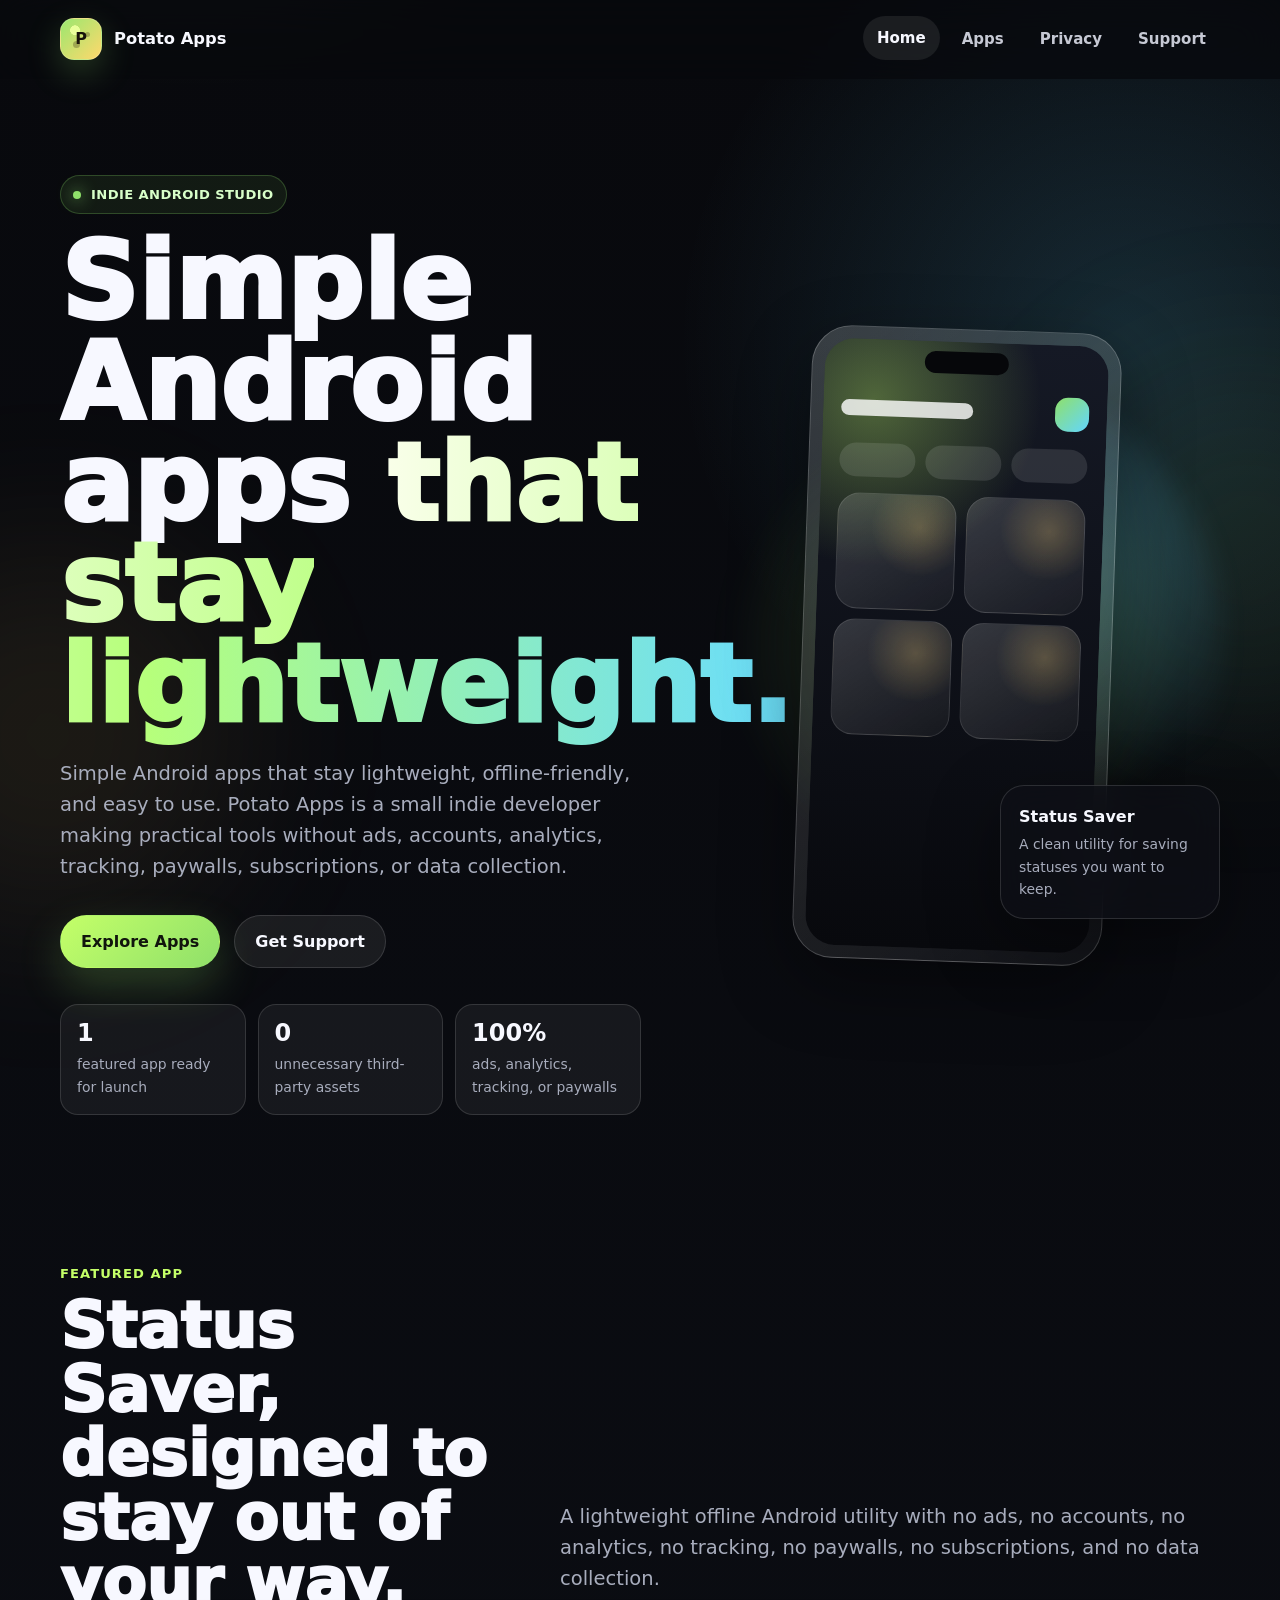
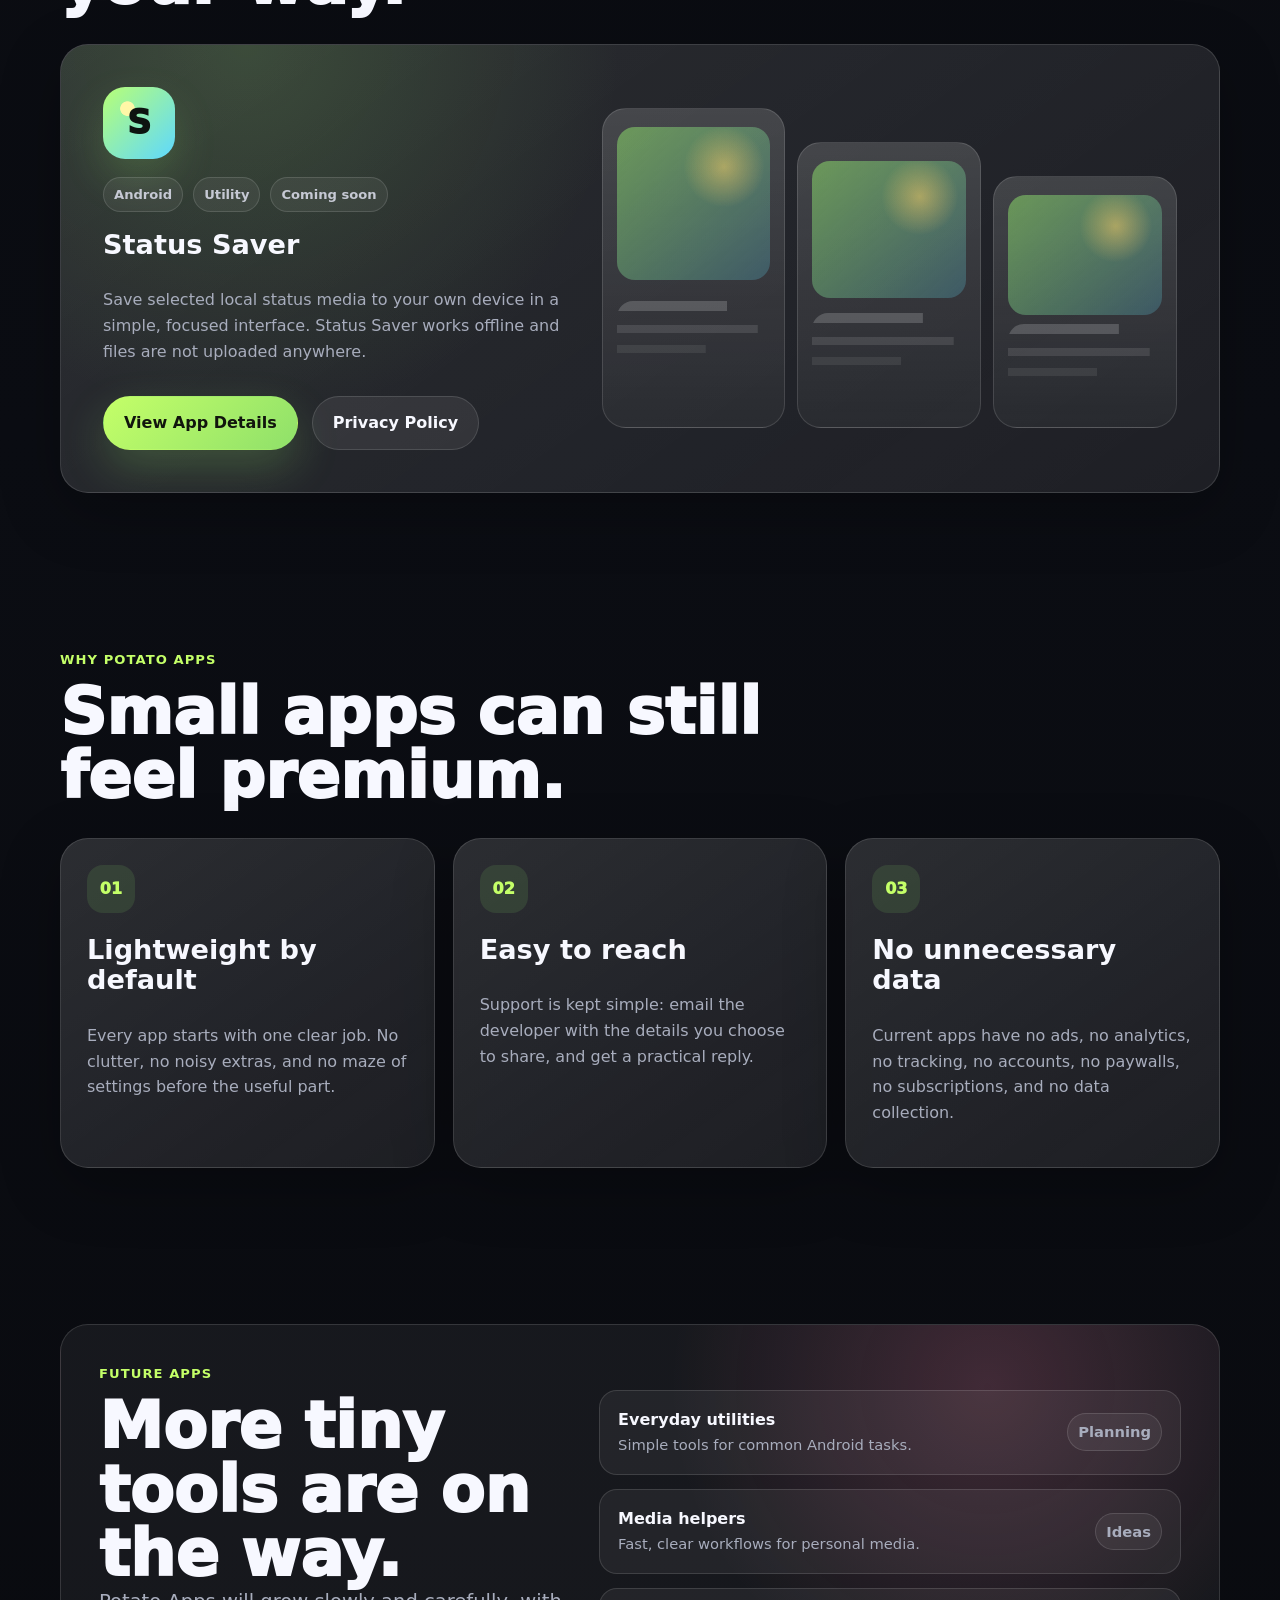
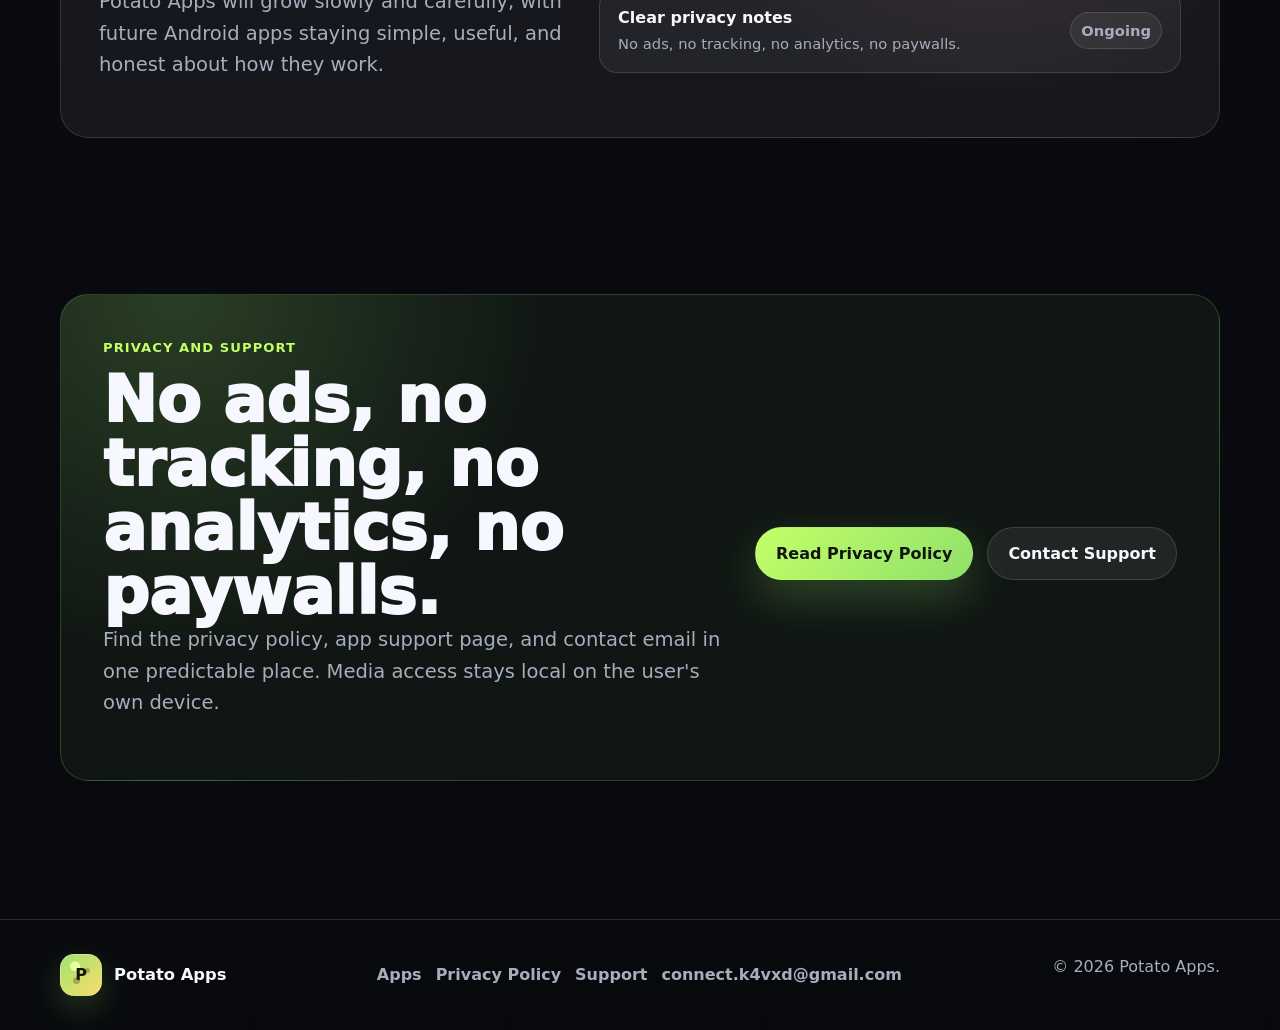
==== index.html @ acbd96c8 "Initial Potato Apps website" ====
<!DOCTYPE html>
<html lang="en">
<head>
  <meta charset="UTF-8">
  <meta name="viewport" content="width=device-width, initial-scale=1.0">
  <meta name="description" content="Potato Apps builds lightweight, offline-friendly Android apps with no ads, accounts, analytics, tracking, paywalls, subscriptions, or data collection.">
  <title>Potato Apps | Lightweight offline Android apps</title>
  <link rel="stylesheet" href="assets/css/styles.css">
</head>
<body>
  <div class="site-shell">
    <header class="nav-wrap">
      <nav class="navbar container" aria-label="Main navigation">
        <a class="brand-link" href="index.html" aria-label="Potato Apps home">
          <span class="brand-mark" aria-hidden="true">P</span>
          <span class="brand-text">Potato Apps</span>
        </a>
        <button class="menu-toggle" type="button" aria-label="Toggle navigation" aria-expanded="false">
          <span aria-hidden="true"></span>
        </button>
        <div class="nav-links">
          <a class="nav-link is-active" href="index.html">Home</a>
          <a class="nav-link" href="apps.html">Apps</a>
          <a class="nav-link" href="privacy.html">Privacy</a>
          <a class="nav-link" href="support.html">Support</a>
        </div>
      </nav>
    </header>

    <main>
      <section class="hero">
        <div class="container hero-grid">
          <div class="reveal">
            <p class="eyebrow">Indie Android studio</p>
            <h1 class="hero-title">Simple Android apps <span class="gradient-text">that stay lightweight.</span></h1>
            <p class="hero-copy">Simple Android apps that stay lightweight, offline-friendly, and easy to use. Potato Apps is a small indie developer making practical tools without ads, accounts, analytics, tracking, paywalls, subscriptions, or data collection.</p>
            <div class="hero-actions">
              <a class="button button-primary" href="apps.html">Explore Apps</a>
              <a class="button button-secondary" href="support.html">Get Support</a>
            </div>
            <div class="hero-meta" aria-label="Studio highlights">
              <div class="metric">
                <strong>1</strong>
                <span>featured app ready for launch</span>
              </div>
              <div class="metric">
                <strong>0</strong>
                <span>unnecessary third-party assets</span>
              </div>
              <div class="metric">
                <strong>100%</strong>
                <span>ads, analytics, tracking, or paywalls</span>
              </div>
            </div>
          </div>

          <div class="mockup-stage reveal" aria-label="Status Saver app mockup">
            <div class="phone-shell">
              <div class="phone-screen">
                <span class="phone-notch" aria-hidden="true"></span>
                <div class="status-app-ui" aria-hidden="true">
                  <div class="status-topbar">
                    <span class="status-title"></span>
                    <span class="status-dot"></span>
                  </div>
                  <div class="status-chip-row">
                    <span></span>
                    <span></span>
                    <span></span>
                  </div>
                  <div class="status-card-grid">
                    <span></span>
                    <span></span>
                    <span></span>
                    <span></span>
                  </div>
                </div>
              </div>
            </div>
            <div class="floating-card">
              <strong>Status Saver</strong>
              <span>A clean utility for saving statuses you want to keep.</span>
            </div>
          </div>
        </div>
      </section>

      <section class="section" id="featured-app">
        <div class="container">
          <div class="section-header reveal">
            <div>
              <p class="section-kicker">Featured app</p>
              <h2>Status Saver, designed to stay out of your way.</h2>
            </div>
            <p class="section-copy">A lightweight offline Android utility with no ads, no accounts, no analytics, no tracking, no paywalls, no subscriptions, and no data collection.</p>
          </div>
          <article class="feature-card reveal">
            <div>
              <div class="app-icon" aria-hidden="true">S</div>
              <div class="app-meta">
                <span class="pill">Android</span>
                <span class="pill">Utility</span>
                <span class="pill">Coming soon</span>
              </div>
              <h3>Status Saver</h3>
              <p class="muted">Save selected local status media to your own device in a simple, focused interface. Status Saver works offline and files are not uploaded anywhere.</p>
              <div class="card-actions">
                <a class="button button-primary" href="status-saver.html">View App Details</a>
                <a class="button button-secondary" href="privacy.html">Privacy Policy</a>
              </div>
            </div>
            <div class="feature-visual" aria-hidden="true">
              <span class="mini-shot"></span>
              <span class="mini-shot"></span>
              <span class="mini-shot"></span>
            </div>
          </article>
        </div>
      </section>

      <section class="section">
        <div class="container">
          <div class="section-header reveal">
            <div>
              <p class="section-kicker">Why Potato Apps</p>
              <h2>Small apps can still feel premium.</h2>
            </div>
          </div>
          <div class="grid-3">
            <article class="glass-card reveal">
              <span class="card-icon" aria-hidden="true">01</span>
              <h3>Lightweight by default</h3>
              <p class="muted">Every app starts with one clear job. No clutter, no noisy extras, and no maze of settings before the useful part.</p>
            </article>
            <article class="glass-card reveal">
              <span class="card-icon" aria-hidden="true">02</span>
              <h3>Easy to reach</h3>
              <p class="muted">Support is kept simple: email the developer with the details you choose to share, and get a practical reply.</p>
            </article>
            <article class="glass-card reveal">
              <span class="card-icon" aria-hidden="true">03</span>
              <h3>No unnecessary data</h3>
              <p class="muted">Current apps have no ads, no analytics, no tracking, no accounts, no paywalls, no subscriptions, and no data collection.</p>
            </article>
          </div>
        </div>
      </section>

      <section class="section">
        <div class="container">
          <div class="future-band reveal">
            <div>
              <p class="section-kicker">Future apps</p>
              <h2>More tiny tools are on the way.</h2>
              <p class="section-copy">Potato Apps will grow slowly and carefully, with future Android apps staying simple, useful, and honest about how they work.</p>
            </div>
            <div class="roadmap" aria-label="Future app roadmap">
              <div class="roadmap-item">
                <div>
                  <strong>Everyday utilities</strong>
                  <span>Simple tools for common Android tasks.</span>
                </div>
                <span class="pill">Planning</span>
              </div>
              <div class="roadmap-item">
                <div>
                  <strong>Media helpers</strong>
                  <span>Fast, clear workflows for personal media.</span>
                </div>
                <span class="pill">Ideas</span>
              </div>
              <div class="roadmap-item">
                <div>
                  <strong>Clear privacy notes</strong>
                  <span>No ads, no tracking, no analytics, no paywalls.</span>
                </div>
                <span class="pill">Ongoing</span>
              </div>
            </div>
          </div>
        </div>
      </section>

      <section class="section">
        <div class="container">
          <div class="privacy-strip reveal">
            <div>
              <p class="section-kicker">Privacy and support</p>
              <h2>No ads, no tracking, no analytics, no paywalls.</h2>
              <p class="section-copy">Find the privacy policy, app support page, and contact email in one predictable place. Media access stays local on the user's own device.</p>
            </div>
            <div class="hero-actions">
              <a class="button button-primary" href="privacy.html">Read Privacy Policy</a>
              <a class="button button-secondary" href="support.html">Contact Support</a>
            </div>
          </div>
        </div>
      </section>
    </main>

    <footer class="footer">
      <div class="container footer-grid">
        <a class="brand-link" href="index.html">
          <span class="brand-mark" aria-hidden="true">P</span>
          <span class="brand-text">Potato Apps</span>
        </a>
        <div class="footer-links">
          <a href="apps.html">Apps</a>
          <a href="privacy.html">Privacy Policy</a>
          <a href="support.html">Support</a>
          <a href="mailto:" data-support-email-link data-support-email></a>
        </div>
        <p class="muted">&copy; <span data-year></span> Potato Apps.</p>
      </div>
    </footer>
  </div>
  <script src="assets/js/main.js"></script>
</body>
</html>
---- assets/css/styles.css ----
:root {
  color-scheme: dark;
  --bg: #08090d;
  --bg-soft: #10121a;
  --panel: rgba(255, 255, 255, 0.07);
  --panel-strong: rgba(255, 255, 255, 0.11);
  --text: #f7f8ff;
  --muted: #a8adbd;
  --muted-strong: #c6c9d4;
  --line: rgba(255, 255, 255, 0.13);
  --brand: #8fe06a;
  --brand-strong: #c4ff68;
  --amber: #ffcf66;
  --pink: #ff7aa8;
  --cyan: #62d6ff;
  --shadow: 0 24px 70px rgba(0, 0, 0, 0.38);
  --radius-lg: 28px;
  --radius-md: 20px;
  --radius-sm: 14px;
  --max-width: 1160px;
}

* {
  box-sizing: border-box;
}

html {
  scroll-behavior: smooth;
}

body {
  min-width: 320px;
  margin: 0;
  background:
    radial-gradient(circle at 15% -10%, rgba(143, 224, 106, 0.22), transparent 32rem),
    radial-gradient(circle at 88% 8%, rgba(98, 214, 255, 0.16), transparent 28rem),
    linear-gradient(180deg, #08090d 0%, #0b0d13 48%, #08090d 100%);
  color: var(--text);
  font-family: Inter, ui-sans-serif, system-ui, -apple-system, BlinkMacSystemFont, "Segoe UI", sans-serif;
  line-height: 1.6;
}

body.menu-open {
  overflow: hidden;
}

a {
  color: inherit;
  text-decoration: none;
}

img,
svg {
  display: block;
}

button,
input,
textarea {
  font: inherit;
}

.site-shell {
  position: relative;
  overflow: hidden;
}

.site-shell::before,
.site-shell::after {
  content: "";
  position: fixed;
  z-index: -1;
  width: 24rem;
  height: 24rem;
  border-radius: 999px;
  filter: blur(96px);
  opacity: 0.36;
  pointer-events: none;
}

.site-shell::before {
  left: -9rem;
  top: 34rem;
  background: rgba(255, 207, 102, 0.24);
}

.site-shell::after {
  right: -10rem;
  bottom: 10rem;
  background: rgba(143, 224, 106, 0.2);
}

.container {
  width: min(100% - 32px, var(--max-width));
  margin-inline: auto;
}

.nav-wrap {
  position: sticky;
  top: 0;
  z-index: 20;
  border-bottom: 1px solid transparent;
  background: rgba(8, 9, 13, 0.72);
  backdrop-filter: blur(22px);
  transition: border-color 180ms ease, background 180ms ease;
}

.nav-wrap.is-scrolled {
  border-color: var(--line);
  background: rgba(8, 9, 13, 0.88);
}

.navbar {
  display: flex;
  align-items: center;
  justify-content: space-between;
  min-height: 78px;
  gap: 18px;
}

.brand-link {
  display: inline-flex;
  align-items: center;
  gap: 12px;
  font-weight: 900;
  letter-spacing: 0;
}

.brand-mark {
  position: relative;
  display: grid;
  width: 42px;
  height: 42px;
  place-items: center;
  overflow: hidden;
  border: 1px solid rgba(255, 255, 255, 0.18);
  border-radius: 14px;
  background:
    radial-gradient(circle at 35% 28%, #e9ff9a 0 12%, transparent 13%),
    linear-gradient(135deg, #9be76f, #ffd86c);
  box-shadow: 0 12px 34px rgba(143, 224, 106, 0.24);
  color: #16120a;
}

.brand-mark::before,
.brand-mark::after {
  content: "";
  position: absolute;
  border-radius: 999px;
  background: rgba(54, 42, 18, 0.3);
}

.brand-mark::before {
  width: 7px;
  height: 7px;
  left: 12px;
  bottom: 11px;
}

.brand-mark::after {
  width: 5px;
  height: 5px;
  right: 11px;
  top: 13px;
}

.brand-text {
  font-size: 1.02rem;
}

.nav-links {
  display: flex;
  align-items: center;
  gap: 8px;
}

.nav-link {
  border-radius: 999px;
  color: var(--muted-strong);
  font-size: 0.94rem;
  font-weight: 750;
  padding: 10px 14px;
  transition: color 180ms ease, background 180ms ease, transform 180ms ease;
}

.nav-link:hover,
.nav-link.is-active {
  background: rgba(255, 255, 255, 0.08);
  color: var(--text);
  transform: translateY(-1px);
}

.menu-toggle {
  display: none;
  width: 44px;
  height: 44px;
  place-items: center;
  border: 1px solid var(--line);
  border-radius: 14px;
  background: rgba(255, 255, 255, 0.07);
  color: var(--text);
  cursor: pointer;
}

.menu-toggle span {
  position: relative;
  width: 18px;
  height: 2px;
  border-radius: 999px;
  background: currentColor;
  transition: background 180ms ease;
}

.menu-toggle span::before,
.menu-toggle span::after {
  content: "";
  position: absolute;
  left: 0;
  width: 18px;
  height: 2px;
  border-radius: 999px;
  background: currentColor;
  transition: transform 180ms ease, top 180ms ease;
}

.menu-toggle span::before {
  top: -6px;
}

.menu-toggle span::after {
  top: 6px;
}

.menu-toggle.is-open span {
  background: transparent;
}

.menu-toggle.is-open span::before {
  top: 0;
  transform: rotate(45deg);
}

.menu-toggle.is-open span::after {
  top: 0;
  transform: rotate(-45deg);
}

.hero,
.page-hero {
  position: relative;
  padding: 96px 0 70px;
}

.hero-grid {
  display: grid;
  align-items: center;
  grid-template-columns: minmax(0, 1.05fr) minmax(320px, 0.95fr);
  gap: 54px;
}

.eyebrow {
  display: inline-flex;
  align-items: center;
  gap: 10px;
  margin: 0 0 18px;
  border: 1px solid rgba(143, 224, 106, 0.24);
  border-radius: 999px;
  background: rgba(143, 224, 106, 0.08);
  color: #d8ffc9;
  font-size: 0.82rem;
  font-weight: 800;
  letter-spacing: 0.03em;
  padding: 8px 12px;
  text-transform: uppercase;
}

.eyebrow::before {
  content: "";
  width: 8px;
  height: 8px;
  border-radius: 999px;
  background: var(--brand);
  box-shadow: 0 0 16px var(--brand);
}

h1,
h2,
h3,
p {
  margin-top: 0;
}

h1,
.hero-title {
  max-width: 880px;
  margin-bottom: 22px;
  font-size: clamp(3.1rem, 9vw, 6.7rem);
  font-weight: 950;
  letter-spacing: 0;
  line-height: 0.94;
}

.page-hero h1 {
  font-size: clamp(2.8rem, 7vw, 5.6rem);
}

.gradient-text {
  background: linear-gradient(90deg, #f9ffe9, #b6ff7b 48%, #68dcff);
  -webkit-background-clip: text;
  background-clip: text;
  color: transparent;
}

.hero-copy,
.page-copy,
.section-copy {
  max-width: 660px;
  color: var(--muted);
  font-size: clamp(1rem, 2vw, 1.22rem);
}

.hero-actions,
.card-actions {
  display: flex;
  flex-wrap: wrap;
  gap: 14px;
  margin-top: 32px;
}

.button {
  display: inline-flex;
  align-items: center;
  justify-content: center;
  min-height: 48px;
  border: 1px solid transparent;
  border-radius: 999px;
  font-weight: 850;
  padding: 13px 20px;
  transition: transform 180ms ease, box-shadow 180ms ease, background 180ms ease, border-color 180ms ease;
}

.button:hover {
  transform: translateY(-2px);
}

.button-primary {
  background: linear-gradient(135deg, var(--brand-strong), var(--brand));
  color: #11150d;
  box-shadow: 0 18px 44px rgba(143, 224, 106, 0.24);
}

.button-secondary {
  border-color: var(--line);
  background: rgba(255, 255, 255, 0.07);
  color: var(--text);
}

.button-secondary:hover {
  border-color: rgba(255, 255, 255, 0.24);
  background: rgba(255, 255, 255, 0.11);
}

.hero-meta {
  display: grid;
  grid-template-columns: repeat(3, minmax(0, 1fr));
  gap: 12px;
  margin-top: 36px;
}

.metric {
  min-height: 96px;
  border: 1px solid var(--line);
  border-radius: 18px;
  background: rgba(255, 255, 255, 0.055);
  padding: 16px;
}

.metric strong {
  display: block;
  font-size: 1.5rem;
  line-height: 1;
}

.metric span {
  display: block;
  margin-top: 8px;
  color: var(--muted);
  font-size: 0.87rem;
}

.mockup-stage {
  position: relative;
  min-height: 560px;
  display: grid;
  place-items: center;
}

.mockup-stage::before {
  content: "";
  position: absolute;
  width: min(100%, 34rem);
  height: 34rem;
  border-radius: 999px;
  background:
    radial-gradient(circle, rgba(143, 224, 106, 0.24), transparent 62%),
    radial-gradient(circle at 72% 34%, rgba(98, 214, 255, 0.22), transparent 44%);
  filter: blur(14px);
}

.phone-shell {
  position: relative;
  width: min(100%, 310px);
  aspect-ratio: 0.49;
  border: 1px solid rgba(255, 255, 255, 0.2);
  border-radius: 40px;
  background: linear-gradient(145deg, rgba(255, 255, 255, 0.18), rgba(255, 255, 255, 0.04));
  box-shadow: var(--shadow);
  padding: 12px;
  transform: rotate(2deg);
}

.phone-screen {
  position: relative;
  height: 100%;
  overflow: hidden;
  border-radius: 30px;
  background:
    radial-gradient(circle at 18% 10%, rgba(196, 255, 104, 0.34), transparent 28%),
    linear-gradient(180deg, #151925, #08090d);
}

.phone-notch {
  position: absolute;
  z-index: 2;
  top: 10px;
  left: 50%;
  width: 84px;
  height: 22px;
  border-radius: 999px;
  background: #06070a;
  transform: translateX(-50%);
}

.status-app-ui {
  padding: 52px 18px 18px;
}

.status-topbar,
.status-chip-row,
.status-card-grid {
  display: grid;
  gap: 10px;
}

.status-topbar {
  grid-template-columns: 1fr auto;
  align-items: center;
  margin-bottom: 18px;
}

.status-title {
  width: 132px;
  height: 16px;
  border-radius: 999px;
  background: rgba(255, 255, 255, 0.8);
}

.status-dot {
  width: 34px;
  height: 34px;
  border-radius: 13px;
  background: linear-gradient(135deg, var(--brand), var(--cyan));
}

.status-chip-row {
  grid-template-columns: repeat(3, 1fr);
  margin-bottom: 16px;
}

.status-chip-row span {
  height: 34px;
  border-radius: 999px;
  background: rgba(255, 255, 255, 0.11);
}

.status-card-grid {
  grid-template-columns: repeat(2, 1fr);
}

.status-card-grid span {
  min-height: 116px;
  border: 1px solid rgba(255, 255, 255, 0.11);
  border-radius: 22px;
  background:
    linear-gradient(145deg, rgba(255, 255, 255, 0.16), rgba(255, 255, 255, 0.04)),
    radial-gradient(circle at 70% 28%, rgba(255, 207, 102, 0.24), transparent 42%);
}

.floating-card {
  position: absolute;
  right: 0;
  bottom: 42px;
  width: min(220px, 48vw);
  border: 1px solid var(--line);
  border-radius: 24px;
  background: rgba(14, 16, 23, 0.72);
  backdrop-filter: blur(18px);
  box-shadow: var(--shadow);
  padding: 18px;
}

.floating-card strong {
  display: block;
  font-size: 1rem;
}

.floating-card span {
  display: block;
  color: var(--muted);
  font-size: 0.87rem;
  margin-top: 4px;
}

.section {
  padding: 78px 0;
}

.section-header {
  display: flex;
  align-items: end;
  justify-content: space-between;
  gap: 24px;
  margin-bottom: 30px;
}

.section-kicker {
  margin-bottom: 10px;
  color: var(--brand-strong);
  font-size: 0.82rem;
  font-weight: 850;
  letter-spacing: 0.08em;
  text-transform: uppercase;
}

h2 {
  max-width: 760px;
  margin-bottom: 0;
  font-size: clamp(2rem, 5vw, 4rem);
  font-weight: 950;
  letter-spacing: 0;
  line-height: 1;
}

h3 {
  font-size: clamp(1.25rem, 2.8vw, 1.7rem);
  line-height: 1.12;
}

.feature-card,
.glass-card,
.app-card,
.policy-card,
.support-card {
  position: relative;
  overflow: hidden;
  border: 1px solid var(--line);
  border-radius: var(--radius-lg);
  background:
    linear-gradient(145deg, rgba(255, 255, 255, 0.105), rgba(255, 255, 255, 0.045)),
    rgba(255, 255, 255, 0.035);
  box-shadow: 0 18px 60px rgba(0, 0, 0, 0.26);
}

.feature-card {
  display: grid;
  grid-template-columns: minmax(0, 0.9fr) minmax(280px, 1.1fr);
  gap: 28px;
  align-items: center;
  padding: clamp(22px, 5vw, 42px);
}

.feature-card::before,
.app-card::before,
.support-card::before {
  content: "";
  position: absolute;
  inset: -1px;
  z-index: -1;
  background: radial-gradient(circle at 16% 0%, rgba(143, 224, 106, 0.18), transparent 35%);
}

.app-icon {
  display: grid;
  width: 72px;
  height: 72px;
  place-items: center;
  border-radius: 22px;
  background:
    radial-gradient(circle at 34% 30%, #fff7a7 0 10%, transparent 11%),
    linear-gradient(135deg, #b8ff75, #5ed8ff);
  color: #0d1410;
  font-size: 2.1rem;
  font-weight: 950;
  box-shadow: 0 18px 42px rgba(143, 224, 106, 0.2);
}

.app-meta {
  display: flex;
  flex-wrap: wrap;
  gap: 10px;
  margin: 18px 0;
}

.pill {
  display: inline-flex;
  align-items: center;
  min-height: 32px;
  border: 1px solid var(--line);
  border-radius: 999px;
  background: rgba(255, 255, 255, 0.06);
  color: var(--muted-strong);
  font-size: 0.82rem;
  font-weight: 800;
  padding: 6px 10px;
}

.feature-visual {
  display: grid;
  grid-template-columns: repeat(3, minmax(0, 1fr));
  gap: 12px;
  min-height: 320px;
}

.mini-shot {
  position: relative;
  overflow: hidden;
  border: 1px solid rgba(255, 255, 255, 0.13);
  border-radius: 24px;
  background: linear-gradient(180deg, rgba(255, 255, 255, 0.15), rgba(255, 255, 255, 0.04));
}

.mini-shot::before {
  content: "";
  position: absolute;
  inset: 18px 14px auto;
  height: 48%;
  border-radius: 18px;
  background:
    radial-gradient(circle at 70% 26%, rgba(255, 207, 102, 0.5), transparent 26%),
    linear-gradient(135deg, rgba(143, 224, 106, 0.54), rgba(98, 214, 255, 0.22));
}

.mini-shot::after {
  content: "";
  position: absolute;
  left: 14px;
  right: 14px;
  bottom: 18px;
  height: 34%;
  border-radius: 16px;
  background:
    linear-gradient(rgba(255, 255, 255, 0.18) 0 0) 0 0 / 72% 10px no-repeat,
    linear-gradient(rgba(255, 255, 255, 0.11) 0 0) 0 24px / 92% 8px no-repeat,
    linear-gradient(rgba(255, 255, 255, 0.08) 0 0) 0 44px / 58% 8px no-repeat;
}

.mini-shot:nth-child(2) {
  margin-top: 34px;
}

.mini-shot:nth-child(3) {
  margin-top: 68px;
}

.grid-3 {
  display: grid;
  grid-template-columns: repeat(3, minmax(0, 1fr));
  gap: 18px;
}

.glass-card {
  min-height: 238px;
  padding: 26px;
  transition: transform 180ms ease, border-color 180ms ease, background 180ms ease;
}

.glass-card:hover,
.app-card:hover,
.policy-card:hover {
  border-color: rgba(255, 255, 255, 0.24);
  transform: translateY(-4px);
}

.card-icon {
  display: grid;
  width: 48px;
  height: 48px;
  place-items: center;
  margin-bottom: 22px;
  border-radius: 16px;
  background: rgba(143, 224, 106, 0.12);
  color: var(--brand-strong);
  font-weight: 950;
}

.muted {
  color: var(--muted);
}

.future-band {
  display: grid;
  grid-template-columns: minmax(0, 0.9fr) minmax(280px, 1.1fr);
  gap: 24px;
  align-items: center;
  border: 1px solid var(--line);
  border-radius: var(--radius-lg);
  background:
    radial-gradient(circle at 80% 15%, rgba(255, 122, 168, 0.18), transparent 32%),
    rgba(255, 255, 255, 0.055);
  padding: clamp(22px, 5vw, 38px);
}

.roadmap {
  display: grid;
  gap: 14px;
}

.roadmap-item {
  display: flex;
  align-items: center;
  justify-content: space-between;
  gap: 16px;
  border: 1px solid var(--line);
  border-radius: 18px;
  background: rgba(255, 255, 255, 0.055);
  padding: 16px 18px;
}

.roadmap-item strong {
  display: block;
}

.roadmap-item span {
  color: var(--muted);
  font-size: 0.92rem;
}

.privacy-strip {
  display: grid;
  grid-template-columns: minmax(0, 1fr) auto;
  gap: 24px;
  align-items: center;
  border: 1px solid rgba(143, 224, 106, 0.22);
  border-radius: var(--radius-lg);
  background:
    radial-gradient(circle at 10% 0%, rgba(143, 224, 106, 0.2), transparent 32%),
    rgba(143, 224, 106, 0.055);
  padding: clamp(24px, 5vw, 42px);
}

.apps-grid {
  display: grid;
  grid-template-columns: repeat(2, minmax(0, 1fr));
  gap: 20px;
}

.app-card {
  padding: 28px;
  transition: transform 180ms ease, border-color 180ms ease;
}

.app-card.is-coming {
  opacity: 0.86;
}

.app-card-top {
  display: flex;
  align-items: center;
  justify-content: space-between;
  gap: 18px;
  margin-bottom: 26px;
}

.app-card h2 {
  font-size: clamp(1.6rem, 4vw, 2.4rem);
  margin-bottom: 12px;
}

.detail-layout {
  display: grid;
  grid-template-columns: minmax(280px, 0.85fr) minmax(0, 1.15fr);
  gap: 36px;
  align-items: start;
}

.sticky-panel {
  position: sticky;
  top: 108px;
}

.detail-panel,
.support-card {
  border: 1px solid var(--line);
  border-radius: var(--radius-lg);
  background: rgba(255, 255, 255, 0.06);
  padding: 28px;
}

.detail-panel .app-icon {
  margin-bottom: 22px;
}

.detail-panel h2 {
  margin-bottom: 10px;
  font-size: clamp(1.7rem, 4vw, 2.4rem);
}

.check-list,
.text-list {
  display: grid;
  gap: 14px;
  margin: 22px 0 0;
  padding: 0;
  list-style: none;
}

.check-list li,
.text-list li {
  position: relative;
  border: 1px solid var(--line);
  border-radius: 18px;
  background: rgba(255, 255, 255, 0.045);
  padding: 16px 16px 16px 44px;
}

.check-list li::before {
  content: "";
  position: absolute;
  left: 16px;
  top: 22px;
  width: 10px;
  height: 10px;
  border-radius: 999px;
  background: var(--brand);
  box-shadow: 0 0 16px rgba(143, 224, 106, 0.6);
}

.text-list li {
  padding-left: 18px;
}

.mockup-wide {
  min-height: 420px;
  border: 1px solid var(--line);
  border-radius: var(--radius-lg);
  background:
    radial-gradient(circle at 75% 18%, rgba(98, 214, 255, 0.2), transparent 28%),
    linear-gradient(145deg, rgba(255, 255, 255, 0.09), rgba(255, 255, 255, 0.03));
  padding: 26px;
}

.phone-row {
  display: grid;
  grid-template-columns: repeat(3, minmax(0, 1fr));
  gap: 16px;
  height: 100%;
}

.simple-phone {
  min-height: 340px;
  border: 1px solid rgba(255, 255, 255, 0.13);
  border-radius: 30px;
  background:
    linear-gradient(rgba(255, 255, 255, 0.14) 0 0) 18px 22px / 44% 10px no-repeat,
    linear-gradient(rgba(255, 255, 255, 0.09) 0 0) 18px 46px / 76% 8px no-repeat,
    radial-gradient(circle at 70% 30%, rgba(255, 207, 102, 0.28), transparent 25%),
    linear-gradient(180deg, rgba(143, 224, 106, 0.16), rgba(255, 255, 255, 0.04));
}

.simple-phone:nth-child(2) {
  transform: translateY(24px);
}

.simple-phone:nth-child(3) {
  transform: translateY(48px);
}

.policy-layout,
.support-layout {
  display: grid;
  grid-template-columns: minmax(0, 0.7fr) minmax(0, 1.3fr);
  gap: 24px;
  align-items: start;
}

.policy-card {
  padding: 26px;
}

.policy-card + .policy-card {
  margin-top: 16px;
}

.policy-content {
  display: grid;
  gap: 18px;
}

.policy-section {
  border: 1px solid var(--line);
  border-radius: var(--radius-md);
  background: rgba(255, 255, 255, 0.045);
  padding: 24px;
}

.policy-section h2 {
  margin-bottom: 12px;
  font-size: clamp(1.35rem, 3vw, 2rem);
}

.contact-list {
  display: grid;
  gap: 14px;
  margin-top: 22px;
}

.contact-item {
  display: flex;
  align-items: center;
  justify-content: space-between;
  gap: 16px;
  border: 1px solid var(--line);
  border-radius: 18px;
  background: rgba(255, 255, 255, 0.055);
  padding: 16px 18px;
}

.contact-item span {
  color: var(--muted);
  font-size: 0.9rem;
}

.support-form {
  display: grid;
  gap: 16px;
}

.field {
  display: grid;
  gap: 8px;
}

.field label {
  color: var(--muted-strong);
  font-weight: 800;
}

.field input,
.field textarea {
  width: 100%;
  border: 1px solid var(--line);
  border-radius: 16px;
  background: rgba(255, 255, 255, 0.07);
  color: var(--text);
  outline: none;
  padding: 14px 16px;
  transition: border-color 180ms ease, background 180ms ease, box-shadow 180ms ease;
}

.field textarea {
  min-height: 150px;
  resize: vertical;
}

.field input:focus,
.field textarea:focus {
  border-color: rgba(143, 224, 106, 0.52);
  background: rgba(255, 255, 255, 0.09);
  box-shadow: 0 0 0 4px rgba(143, 224, 106, 0.1);
}

.footer {
  border-top: 1px solid var(--line);
  margin-top: 60px;
  padding: 34px 0;
}

.footer-grid {
  display: flex;
  align-items: center;
  justify-content: space-between;
  gap: 20px;
}

.footer-links {
  display: flex;
  flex-wrap: wrap;
  gap: 14px;
  color: var(--muted);
  font-weight: 750;
}

.footer-links a:hover {
  color: var(--text);
}

.reveal {
  opacity: 0;
  transform: translateY(22px);
  transition: opacity 650ms ease, transform 650ms ease;
}

.reveal.is-visible {
  opacity: 1;
  transform: translateY(0);
}

@media (prefers-reduced-motion: reduce) {
  *,
  *::before,
  *::after {
    scroll-behavior: auto !important;
    transition-duration: 0.01ms !important;
    animation-duration: 0.01ms !important;
    animation-iteration-count: 1 !important;
  }

  .reveal {
    opacity: 1;
    transform: none;
  }
}

@media (max-width: 900px) {
  .hero-grid,
  .feature-card,
  .future-band,
  .detail-layout,
  .policy-layout,
  .support-layout {
    grid-template-columns: 1fr;
  }

  .mockup-stage {
    min-height: 500px;
  }

  .section-header,
  .privacy-strip,
  .footer-grid {
    align-items: start;
    flex-direction: column;
  }

  .section-header,
  .privacy-strip {
    display: grid;
    grid-template-columns: 1fr;
  }

  .grid-3,
  .apps-grid {
    grid-template-columns: 1fr;
  }

  .sticky-panel {
    position: static;
  }

  .policy-card + .policy-card {
    margin-top: 14px;
  }
}

@media (max-width: 720px) {
  .container {
    width: min(100% - 24px, var(--max-width));
  }

  .navbar {
    min-height: 68px;
  }

  .menu-toggle {
    display: grid;
  }

  .nav-links {
    position: fixed;
    left: 12px;
    right: 12px;
    top: 78px;
    display: grid;
    gap: 8px;
    border: 1px solid var(--line);
    border-radius: 24px;
    background: rgba(11, 13, 19, 0.96);
    box-shadow: var(--shadow);
    padding: 12px;
    opacity: 0;
    pointer-events: none;
    transform: translateY(-10px) scale(0.98);
    transition: opacity 180ms ease, transform 180ms ease;
  }

  .nav-links.is-open {
    opacity: 1;
    pointer-events: auto;
    transform: translateY(0) scale(1);
  }

  .nav-link {
    border-radius: 16px;
    padding: 14px 16px;
  }

  .hero,
  .page-hero {
    padding: 66px 0 48px;
  }

  h1,
  .hero-title {
    font-size: clamp(3rem, 15vw, 4.7rem);
  }

  .hero-meta {
    grid-template-columns: 1fr;
  }

  .hero-actions,
  .card-actions {
    display: grid;
    grid-template-columns: 1fr;
  }

  .button {
    width: 100%;
  }

  .mockup-stage {
    min-height: 430px;
  }

  .phone-shell {
    width: min(78vw, 280px);
  }

  .floating-card {
    right: 4px;
    bottom: 8px;
  }

  .section {
    padding: 56px 0;
  }

  .feature-visual {
    min-height: 260px;
    gap: 8px;
  }

  .mini-shot {
    border-radius: 18px;
  }

  .phone-row {
    grid-template-columns: 1fr;
  }

  .simple-phone {
    min-height: 220px;
  }

  .simple-phone:nth-child(2),
  .simple-phone:nth-child(3) {
    transform: none;
  }

  .contact-item {
    align-items: flex-start;
    flex-direction: column;
  }
}
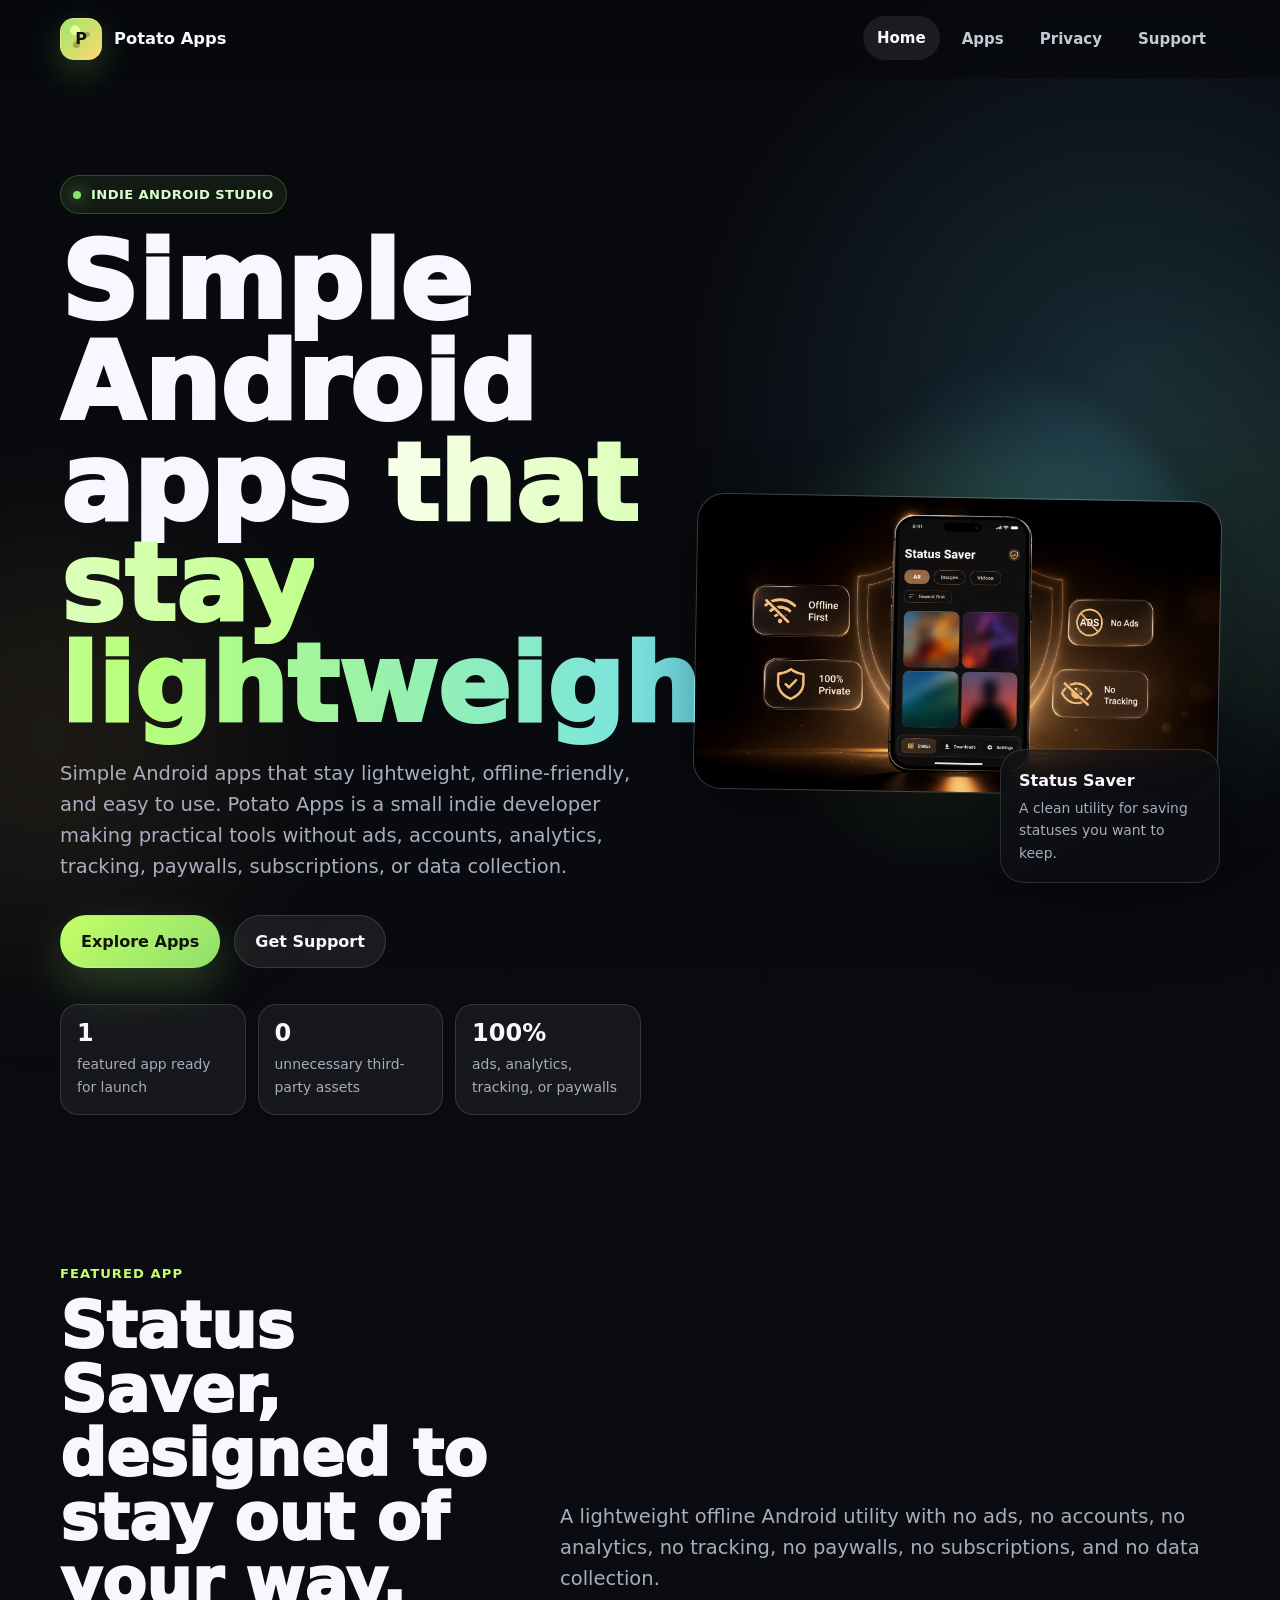
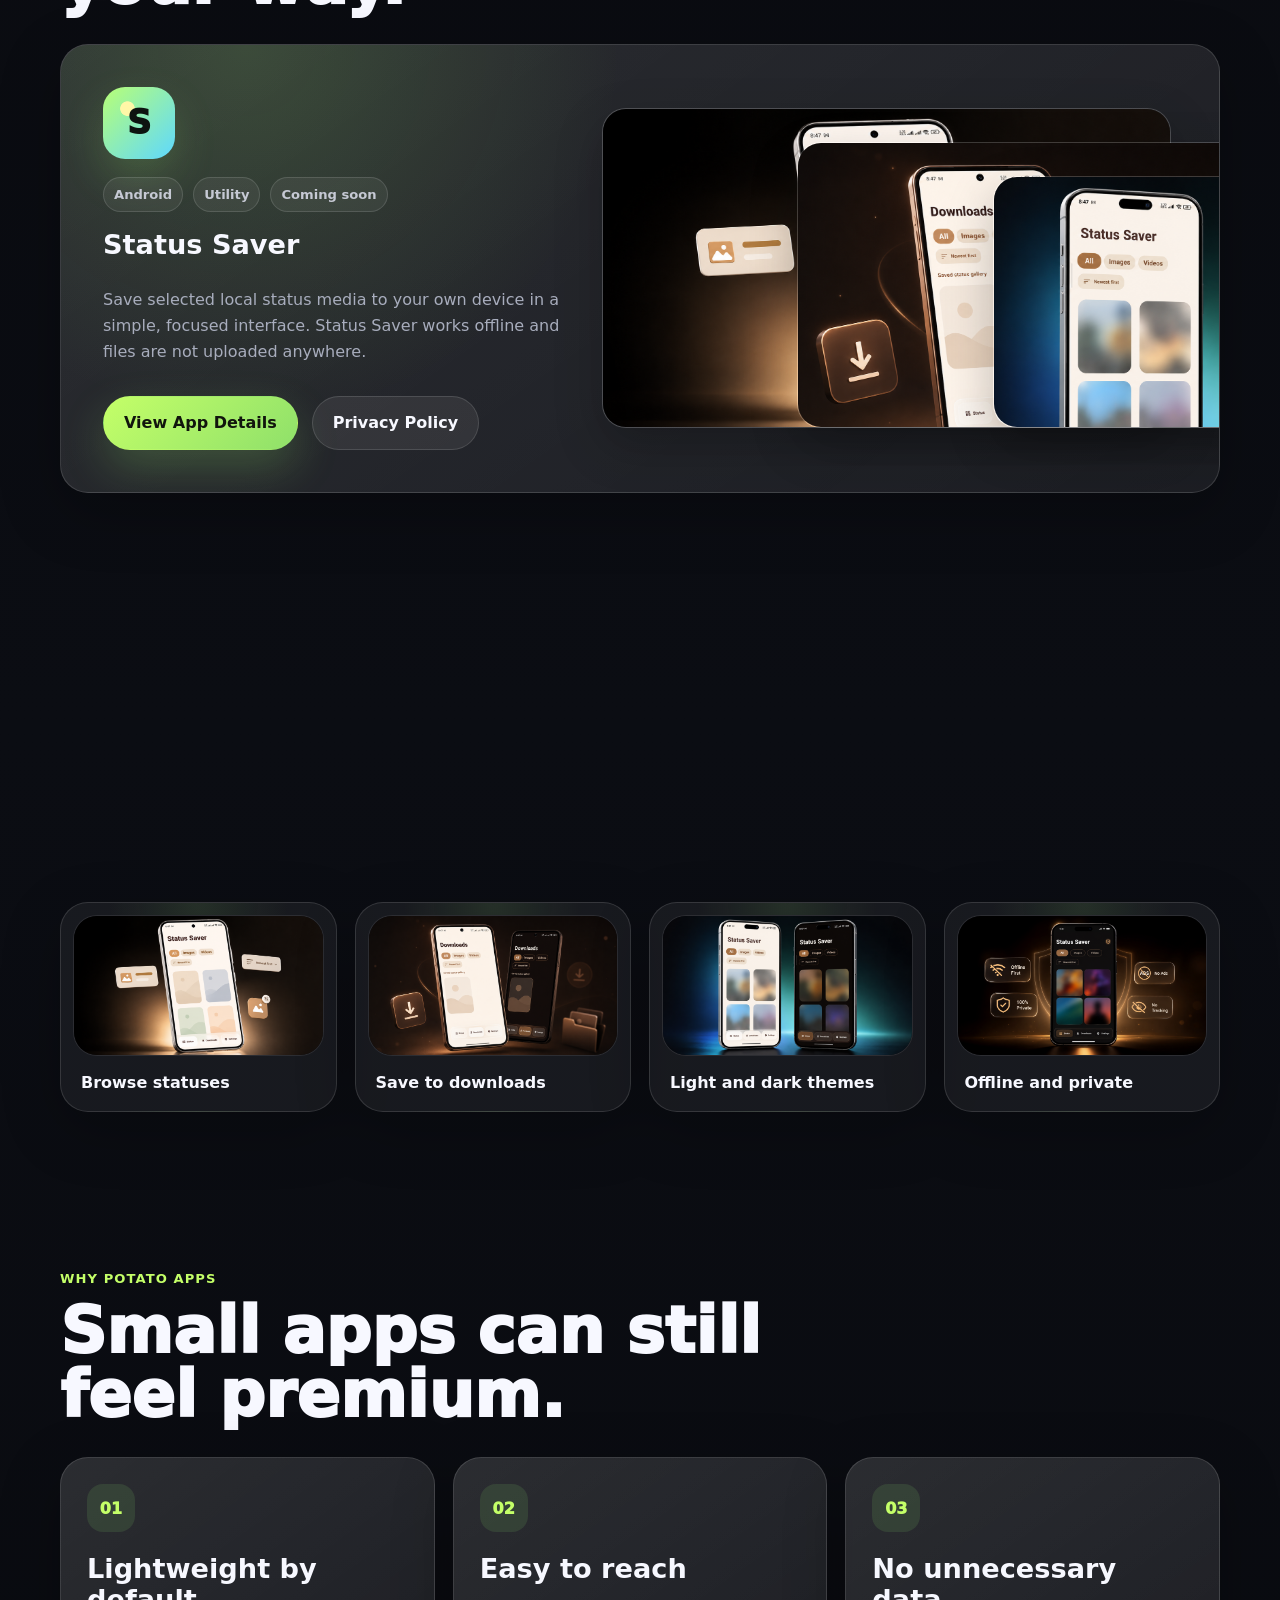
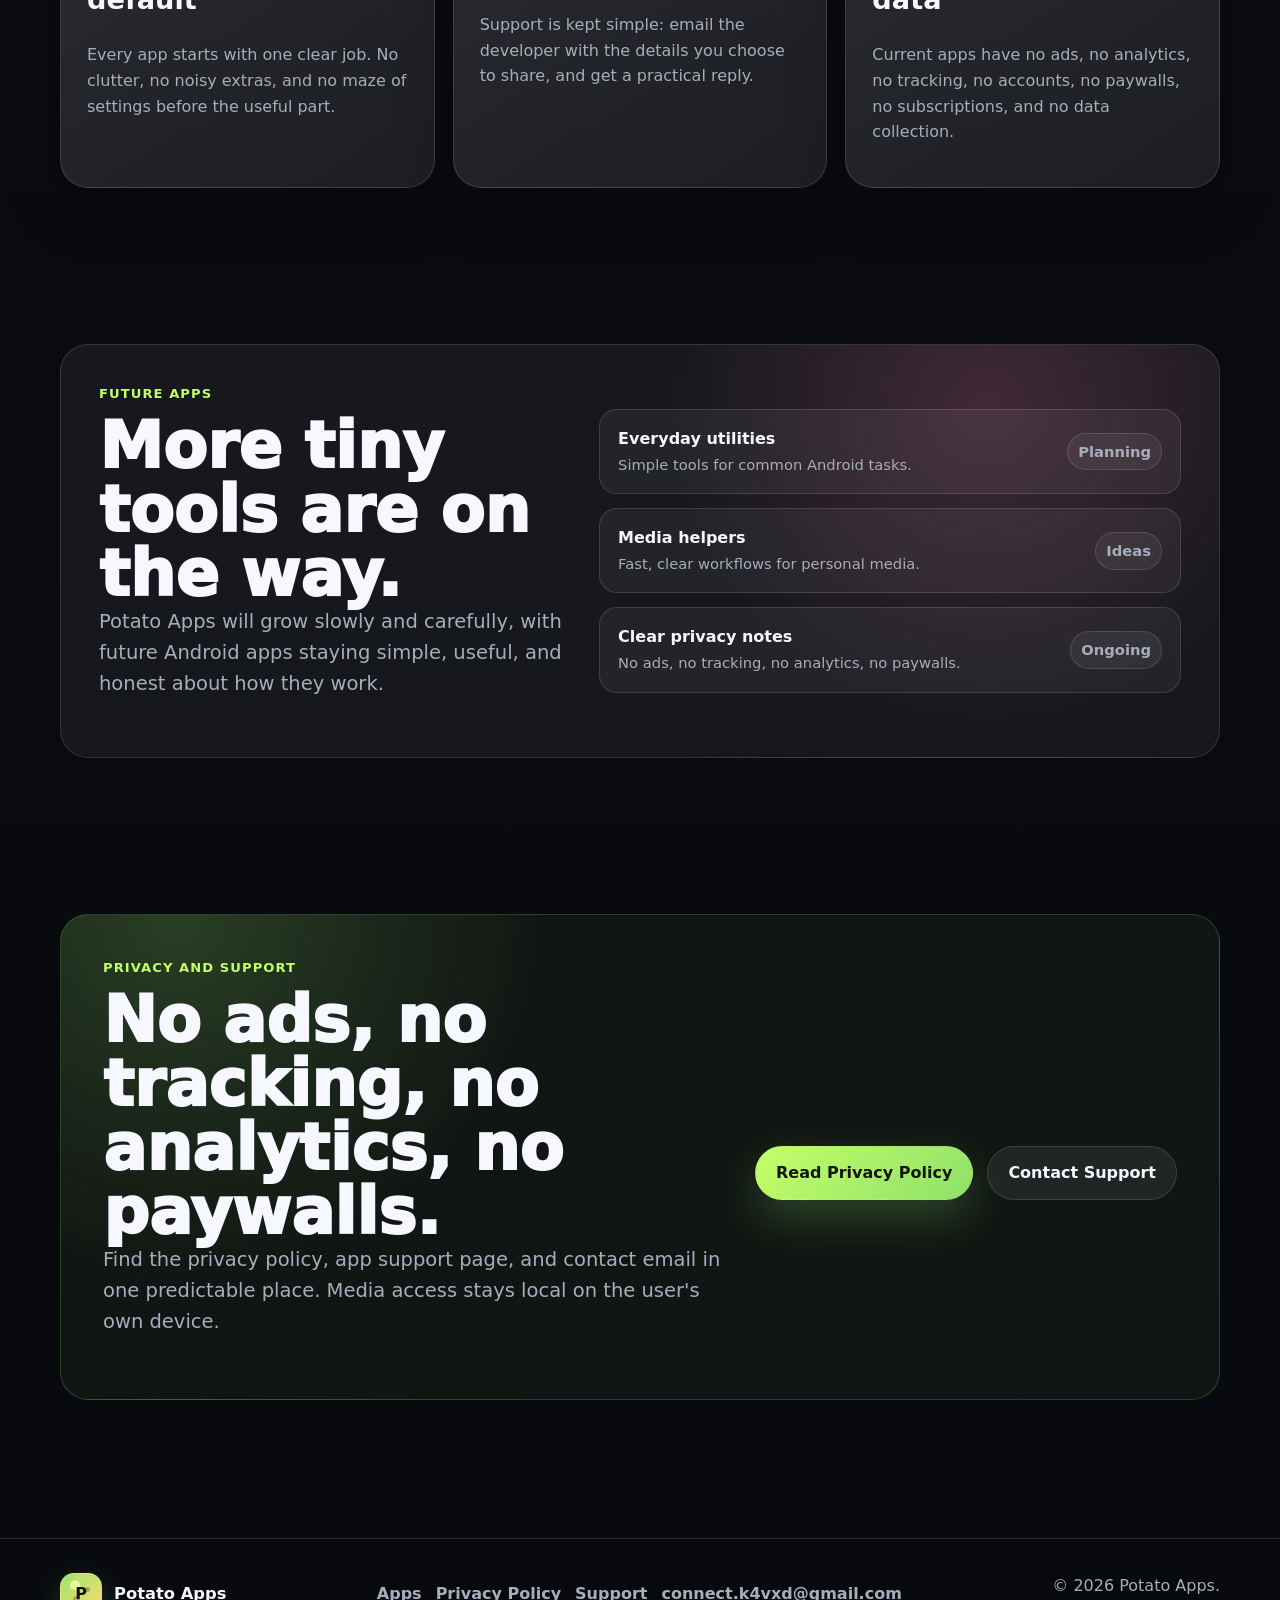
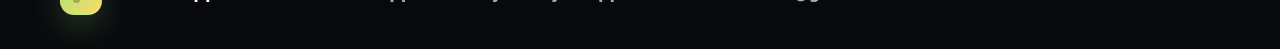
==== commit 2b9fe21d: "Update website visuals" ====
--- a/index.html
+++ b/index.html
@@ -54,29 +54,10 @@
             </div>
           </div>
 
-          <div class="mockup-stage reveal" aria-label="Status Saver app mockup">
-            <div class="phone-shell">
-              <div class="phone-screen">
-                <span class="phone-notch" aria-hidden="true"></span>
-                <div class="status-app-ui" aria-hidden="true">
-                  <div class="status-topbar">
-                    <span class="status-title"></span>
-                    <span class="status-dot"></span>
-                  </div>
-                  <div class="status-chip-row">
-                    <span></span>
-                    <span></span>
-                    <span></span>
-                  </div>
-                  <div class="status-card-grid">
-                    <span></span>
-                    <span></span>
-                    <span></span>
-                    <span></span>
-                  </div>
-                </div>
-              </div>
-            </div>
+          <div class="mockup-stage reveal" aria-label="Status Saver app visual">
+            <figure class="product-hero-card">
+              <img src="assets/images/status-saver-hero.png" alt="Status Saver app visual showing offline-first, private, no ads, and no tracking highlights">
+            </figure>
             <div class="floating-card">
               <strong>Status Saver</strong>
               <span>A clean utility for saving statuses you want to keep.</span>
@@ -109,12 +90,56 @@
                 <a class="button button-secondary" href="privacy.html">Privacy Policy</a>
               </div>
             </div>
-            <div class="feature-visual" aria-hidden="true">
-              <span class="mini-shot"></span>
-              <span class="mini-shot"></span>
-              <span class="mini-shot"></span>
+            <div class="feature-visual screenshot-stack" aria-label="Status Saver real app screenshots">
+              <figure class="visual-tile">
+                <img src="assets/images/status-saver-browse.png" alt="Status Saver browse statuses visual">
+              </figure>
+              <figure class="visual-tile">
+                <img src="assets/images/status-saver-downloads.png" alt="Status Saver downloads visual">
+              </figure>
+              <figure class="visual-tile">
+                <img src="assets/images/status-saver-themes.png" alt="Status Saver light and dark themes visual">
+              </figure>
             </div>
           </article>
+        </div>
+      </section>
+
+      <section class="section">
+        <div class="container">
+          <div class="section-header reveal">
+            <div>
+              <p class="section-kicker">Real app screens</p>
+              <h2>See Status Saver in action</h2>
+            </div>
+            <p class="section-copy">Actual app screenshots with media previews blurred so the interface is clear without exposing private content.</p>
+          </div>
+          <div class="screenshot-grid">
+            <figure class="screenshot-card reveal">
+              <div class="screenshot-frame">
+                <img src="assets/images/status-saver-browse.png" alt="Browse statuses in Status Saver">
+              </div>
+              <figcaption>Browse statuses</figcaption>
+            </figure>
+            <figure class="screenshot-card reveal">
+              <div class="screenshot-frame">
+                <img src="assets/images/status-saver-downloads.png" alt="Save to downloads in Status Saver">
+              </div>
+              <figcaption>Save to downloads</figcaption>
+            </figure>
+            <figure class="screenshot-card reveal">
+              <div class="screenshot-frame">
+                <img src="assets/images/status-saver-themes.png" alt="Status Saver light and dark themes">
+              </div>
+              <figcaption>Light and dark themes</figcaption>
+            </figure>
+            <figure class="screenshot-card reveal">
+              <div class="screenshot-frame">
+                <img src="assets/images/status-saver-hero.png" alt="Status Saver offline and private visual">
+              </div>
+              <figcaption>Offline and private</figcaption>
+            </figure>
+          </div>
         </div>
       </section>
 
--- a/assets/css/styles.css
+++ b/assets/css/styles.css
@@ -429,71 +429,29 @@
     linear-gradient(180deg, #151925, #08090d);
 }
 
-.phone-notch {
-  position: absolute;
-  z-index: 2;
-  top: 10px;
-  left: 50%;
-  width: 84px;
-  height: 22px;
-  border-radius: 999px;
-  background: #06070a;
-  transform: translateX(-50%);
-}
-
-.status-app-ui {
-  padding: 52px 18px 18px;
-}
-
-.status-topbar,
-.status-chip-row,
-.status-card-grid {
-  display: grid;
-  gap: 10px;
-}
-
-.status-topbar {
-  grid-template-columns: 1fr auto;
-  align-items: center;
-  margin-bottom: 18px;
-}
-
-.status-title {
-  width: 132px;
-  height: 16px;
-  border-radius: 999px;
-  background: rgba(255, 255, 255, 0.8);
-}
-
-.status-dot {
-  width: 34px;
-  height: 34px;
-  border-radius: 13px;
-  background: linear-gradient(135deg, var(--brand), var(--cyan));
-}
-
-.status-chip-row {
-  grid-template-columns: repeat(3, 1fr);
-  margin-bottom: 16px;
-}
-
-.status-chip-row span {
-  height: 34px;
-  border-radius: 999px;
-  background: rgba(255, 255, 255, 0.11);
-}
-
-.status-card-grid {
-  grid-template-columns: repeat(2, 1fr);
-}
-
-.status-card-grid span {
-  min-height: 116px;
-  border: 1px solid rgba(255, 255, 255, 0.11);
-  border-radius: 22px;
-  background:
-    linear-gradient(145deg, rgba(255, 255, 255, 0.16), rgba(255, 255, 255, 0.04)),
-    radial-gradient(circle at 70% 28%, rgba(255, 207, 102, 0.24), transparent 42%);
+.phone-screen img {
+  width: 100%;
+  height: 100%;
+  object-fit: cover;
+  object-position: top center;
+}
+
+.product-hero-card {
+  position: relative;
+  width: min(100%, 620px);
+  margin: 0;
+  overflow: hidden;
+  border: 1px solid rgba(255, 255, 255, 0.16);
+  border-radius: 28px;
+  background: rgba(255, 255, 255, 0.06);
+  box-shadow: var(--shadow);
+  transform: rotate(1deg);
+}
+
+.product-hero-card img {
+  width: 100%;
+  aspect-ratio: 16 / 9;
+  object-fit: cover;
 }
 
 .floating-card {
@@ -631,44 +589,46 @@
   min-height: 320px;
 }
 
-.mini-shot {
+.screenshot-stack {
+  align-items: stretch;
+}
+
+.visual-tile,
+.screenshot-mini,
+.screenshot-card {
+  margin: 0;
+}
+
+.visual-tile,
+.screenshot-mini {
   position: relative;
   overflow: hidden;
-  border: 1px solid rgba(255, 255, 255, 0.13);
+  border: 1px solid rgba(255, 255, 255, 0.14);
   border-radius: 24px;
-  background: linear-gradient(180deg, rgba(255, 255, 255, 0.15), rgba(255, 255, 255, 0.04));
-}
-
-.mini-shot::before {
-  content: "";
-  position: absolute;
-  inset: 18px 14px auto;
-  height: 48%;
-  border-radius: 18px;
-  background:
-    radial-gradient(circle at 70% 26%, rgba(255, 207, 102, 0.5), transparent 26%),
-    linear-gradient(135deg, rgba(143, 224, 106, 0.54), rgba(98, 214, 255, 0.22));
-}
-
-.mini-shot::after {
-  content: "";
-  position: absolute;
-  left: 14px;
-  right: 14px;
-  bottom: 18px;
-  height: 34%;
-  border-radius: 16px;
-  background:
-    linear-gradient(rgba(255, 255, 255, 0.18) 0 0) 0 0 / 72% 10px no-repeat,
-    linear-gradient(rgba(255, 255, 255, 0.11) 0 0) 0 24px / 92% 8px no-repeat,
-    linear-gradient(rgba(255, 255, 255, 0.08) 0 0) 0 44px / 58% 8px no-repeat;
-}
-
-.mini-shot:nth-child(2) {
+  background: rgba(255, 255, 255, 0.06);
+  box-shadow: 0 18px 48px rgba(0, 0, 0, 0.24);
+}
+
+.visual-tile img,
+.screenshot-mini img {
+  width: 100%;
+  height: 100%;
+  min-height: 320px;
+  object-fit: cover;
+  object-position: center;
+}
+
+.visual-tile {
+  aspect-ratio: 16 / 9;
+}
+
+.screenshot-stack .visual-tile:nth-child(2),
+.screenshot-stack .screenshot-mini:nth-child(2) {
   margin-top: 34px;
 }
 
-.mini-shot:nth-child(3) {
+.screenshot-stack .visual-tile:nth-child(3),
+.screenshot-stack .screenshot-mini:nth-child(3) {
   margin-top: 68px;
 }
 
@@ -756,6 +716,49 @@
     radial-gradient(circle at 10% 0%, rgba(143, 224, 106, 0.2), transparent 32%),
     rgba(143, 224, 106, 0.055);
   padding: clamp(24px, 5vw, 42px);
+}
+
+.screenshot-grid {
+  display: grid;
+  grid-template-columns: repeat(4, minmax(0, 1fr));
+  gap: 18px;
+}
+
+.screenshot-card {
+  border: 1px solid var(--line);
+  border-radius: var(--radius-lg);
+  background:
+    radial-gradient(circle at 50% 0%, rgba(143, 224, 106, 0.11), transparent 36%),
+    rgba(255, 255, 255, 0.055);
+  padding: 12px;
+  box-shadow: 0 18px 60px rgba(0, 0, 0, 0.24);
+  transition: transform 180ms ease, border-color 180ms ease;
+}
+
+.screenshot-card:hover {
+  border-color: rgba(255, 255, 255, 0.24);
+  transform: translateY(-4px);
+}
+
+.screenshot-frame {
+  overflow: hidden;
+  border: 1px solid rgba(255, 255, 255, 0.13);
+  border-radius: 24px;
+  aspect-ratio: 16 / 9;
+  background: #0d0e13;
+}
+
+.screenshot-frame img {
+  width: 100%;
+  height: 100%;
+  object-fit: cover;
+  object-position: center;
+}
+
+.screenshot-card figcaption {
+  color: var(--text);
+  font-weight: 850;
+  padding: 14px 8px 4px;
 }
 
 .apps-grid {
@@ -859,6 +862,10 @@
   padding: 26px;
 }
 
+.screenshot-collage {
+  overflow: hidden;
+}
+
 .phone-row {
   display: grid;
   grid-template-columns: repeat(3, minmax(0, 1fr));
@@ -866,23 +873,14 @@
   height: 100%;
 }
 
-.simple-phone {
+.phone-row .visual-tile,
+.phone-row .screenshot-mini {
   min-height: 340px;
-  border: 1px solid rgba(255, 255, 255, 0.13);
-  border-radius: 30px;
-  background:
-    linear-gradient(rgba(255, 255, 255, 0.14) 0 0) 18px 22px / 44% 10px no-repeat,
-    linear-gradient(rgba(255, 255, 255, 0.09) 0 0) 18px 46px / 76% 8px no-repeat,
-    radial-gradient(circle at 70% 30%, rgba(255, 207, 102, 0.28), transparent 25%),
-    linear-gradient(180deg, rgba(143, 224, 106, 0.16), rgba(255, 255, 255, 0.04));
-}
-
-.simple-phone:nth-child(2) {
-  transform: translateY(24px);
-}
-
-.simple-phone:nth-child(3) {
-  transform: translateY(48px);
+}
+
+.phone-row .visual-tile img,
+.phone-row .screenshot-mini img {
+  min-height: 340px;
 }
 
 .policy-layout,
@@ -1059,8 +1057,13 @@
   }
 
   .grid-3,
-  .apps-grid {
+  .apps-grid,
+  .screenshot-grid {
     grid-template-columns: 1fr;
+  }
+
+  .screenshot-grid {
+    grid-template-columns: repeat(2, minmax(0, 1fr));
   }
 
   .sticky-panel {
@@ -1160,21 +1163,20 @@
     gap: 8px;
   }
 
-  .mini-shot {
-    border-radius: 18px;
+  .screenshot-grid {
+    grid-template-columns: 1fr;
+  }
+
+  .screenshot-card {
+    padding: 10px;
+  }
+
+  .screenshot-frame {
+    border-radius: 22px;
   }
 
   .phone-row {
     grid-template-columns: 1fr;
-  }
-
-  .simple-phone {
-    min-height: 220px;
-  }
-
-  .simple-phone:nth-child(2),
-  .simple-phone:nth-child(3) {
-    transform: none;
   }
 
   .contact-item {
